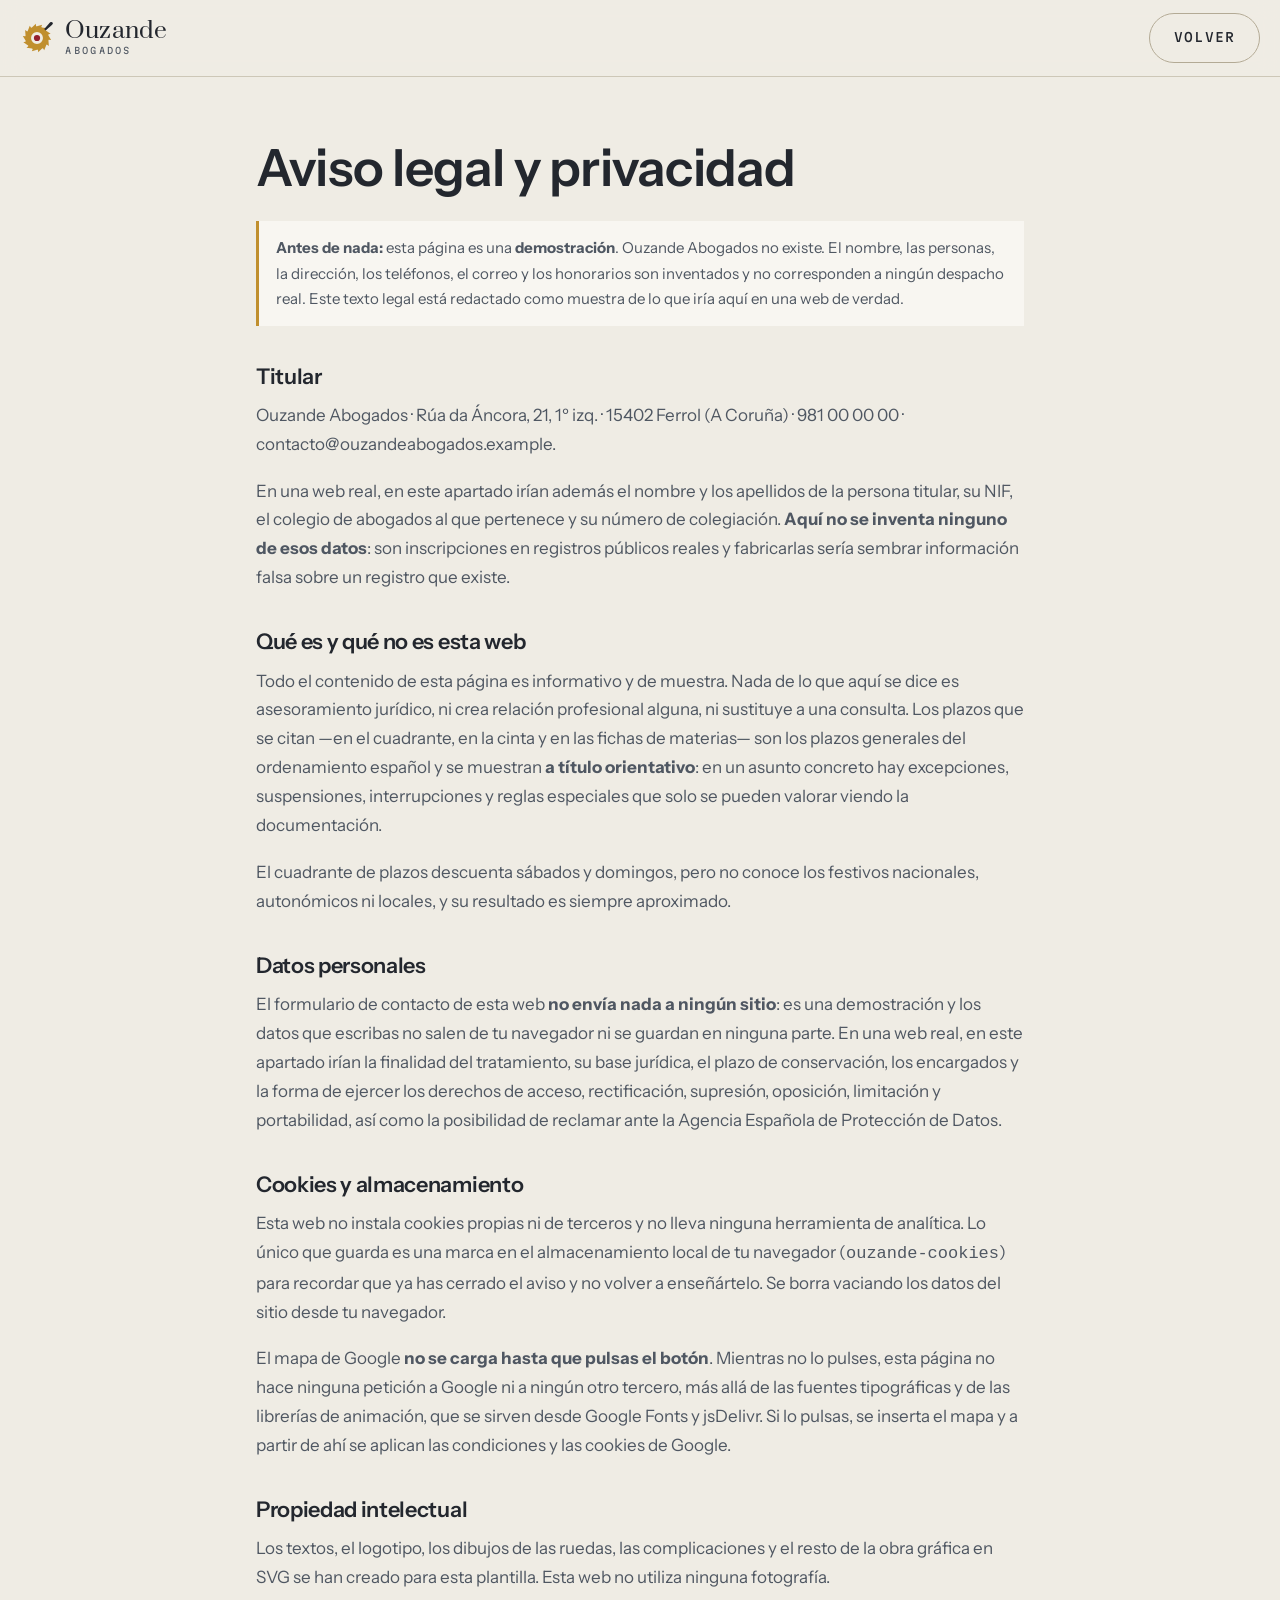
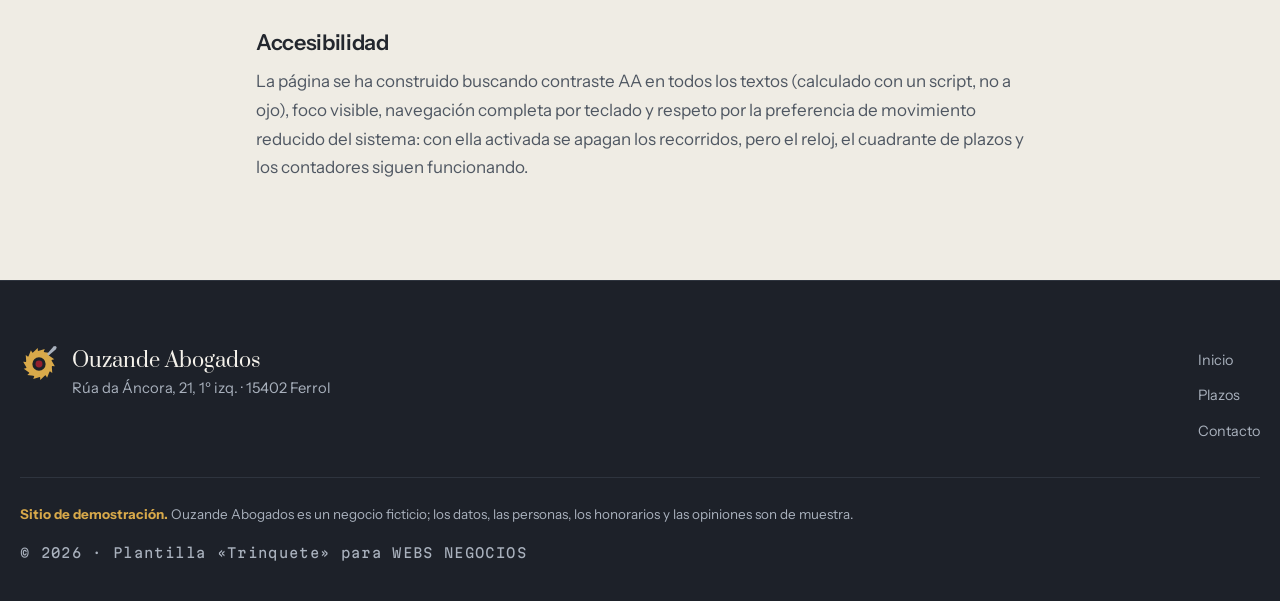
==== legal.html @ 052ba04a "Plantilla «Trinquete»: estructura, mecanismo y cuadrante de plazos Tercera plantilla ficticia del se" ====
<!DOCTYPE html>
<!--
  Sitio de demostración. Ouzande Abogados es un despacho FICTICIO.
-->
<html lang="es">
<head>
<meta charset="UTF-8">
<meta name="viewport" content="width=device-width, initial-scale=1">
<title>Aviso legal y privacidad — Ouzande Abogados</title>
<meta name="description" content="Aviso legal, privacidad y política de cookies de Ouzande Abogados. Sitio de demostración de un despacho ficticio.">
<meta name="robots" content="noindex, nofollow">
<meta name="theme-color" content="#EFECE4">
<link rel="icon" href="favicon.svg" type="image/svg+xml">
<link rel="apple-touch-icon" href="assets/img/logo/icon-180.png">
<link rel="manifest" href="manifest.json">
<link rel="preconnect" href="https://fonts.googleapis.com">
<link rel="preconnect" href="https://fonts.gstatic.com" crossorigin>
<link rel="stylesheet" href="https://fonts.googleapis.com/css2?family=Instrument+Sans:wght@400;500;600;700&family=Martian+Mono:wght@400;500;700&family=Prata&display=swap">
<link rel="stylesheet" href="css/style.css">
</head>
<body>

<a class="salto-contenido" href="#contenido">Saltar al contenido</a>

<header class="cabecera">
  <div class="cabecera-caja">
    <a class="marca" href="index.html" aria-label="Ouzande Abogados, inicio">
      <svg class="marca-icono" viewBox="0 0 48 48" aria-hidden="true">
        <path fill="currentColor" fill-rule="evenodd" d="M24.00 7.40L31.27 5.15L29.97 8.51L31.20 9.04L38.73 10.17L36.10 12.64L36.98 13.65L43.27 17.93L39.83 19.01L40.18 20.31L43.99 26.89L40.43 26.38L40.18 27.69L40.76 35.28L37.77 33.27L36.98 34.35L34.20 41.43L32.39 38.33L31.20 38.96L25.63 44.13L25.34 40.55L24.00 40.60L16.73 42.85L18.03 39.49L16.80 38.96L9.27 37.83L11.90 35.36L11.02 34.35L4.73 30.07L8.17 28.99L7.82 27.69L4.01 21.11L7.57 21.62L7.82 20.31L7.24 12.72L10.23 14.73L11.02 13.65L13.80 6.57L15.61 9.67L16.80 9.04L22.37 3.87L22.66 7.45ZM32.4 24A8.4 8.4 0 1 0 15.6 24A8.4 8.4 0 1 0 32.4 24Z"/>
        <path class="marca-uneta" fill="var(--acero)" d="M42.6 1.7 45.8 4.9 36.2 13.3 34.2 11.3Z"/>
        <circle class="marca-uneta" fill="var(--acero)" cx="44.2" cy="3.3" r="2"/>
        <circle cx="24" cy="24" r="4.4" fill="var(--rubi)"/>
      </svg>
      <span class="marca-texto">
        <span class="marca-nombre">Ouzande</span>
        <span class="marca-cola">Abogados</span>
      </span>
    </a>
    <a class="boton boton-hueco" href="index.html">Volver</a>
  </div>
</header>

<main id="contenido" class="pagina">
  <div class="container pagina-caja">
    <h1>Aviso legal y privacidad</h1>

    <p class="cuadrante-explica" style="margin-bottom:2rem">
      <strong>Antes de nada:</strong> esta página es una <strong>demostración</strong>.
      Ouzande Abogados no existe. El nombre, las personas, la dirección, los
      teléfonos, el correo y los honorarios son inventados y no corresponden a
      ningún despacho real. Este texto legal está redactado como muestra de lo
      que iría aquí en una web de verdad.
    </p>

    <h2>Titular</h2>
    <p>
      Ouzande Abogados · Rúa da Áncora, 21, 1º izq. · 15402 Ferrol (A Coruña) ·
      981 00 00 00 · contacto@ouzandeabogados.example.
    </p>
    <p>
      En una web real, en este apartado irían además el nombre y los apellidos
      de la persona titular, su NIF, el colegio de abogados al que pertenece y
      su número de colegiación. <strong>Aquí no se inventa ninguno de esos
      datos</strong>: son inscripciones en registros públicos reales y
      fabricarlas sería sembrar información falsa sobre un registro que existe.
    </p>

    <h2>Qué es y qué no es esta web</h2>
    <p>
      Todo el contenido de esta página es informativo y de muestra. Nada de lo
      que aquí se dice es asesoramiento jurídico, ni crea relación profesional
      alguna, ni sustituye a una consulta. Los plazos que se citan —en el
      cuadrante, en la cinta y en las fichas de materias— son los plazos
      generales del ordenamiento español y se muestran <strong>a título
      orientativo</strong>: en un asunto concreto hay excepciones,
      suspensiones, interrupciones y reglas especiales que solo se pueden
      valorar viendo la documentación.
    </p>
    <p>
      El cuadrante de plazos descuenta sábados y domingos, pero no conoce los
      festivos nacionales, autonómicos ni locales, y su resultado es siempre
      aproximado.
    </p>

    <h2>Datos personales</h2>
    <p>
      El formulario de contacto de esta web <strong>no envía nada a ningún
      sitio</strong>: es una demostración y los datos que escribas no salen de
      tu navegador ni se guardan en ninguna parte. En una web real, en este
      apartado irían la finalidad del tratamiento, su base jurídica, el plazo
      de conservación, los encargados y la forma de ejercer los derechos de
      acceso, rectificación, supresión, oposición, limitación y portabilidad,
      así como la posibilidad de reclamar ante la Agencia Española de
      Protección de Datos.
    </p>

    <h2>Cookies y almacenamiento</h2>
    <p>
      Esta web no instala cookies propias ni de terceros y no lleva ninguna
      herramienta de analítica. Lo único que guarda es una marca en el
      almacenamiento local de tu navegador (<code>ouzande-cookies</code>) para
      recordar que ya has cerrado el aviso y no volver a enseñártelo. Se borra
      vaciando los datos del sitio desde tu navegador.
    </p>
    <p>
      El mapa de Google <strong>no se carga hasta que pulsas el botón</strong>.
      Mientras no lo pulses, esta página no hace ninguna petición a Google ni
      a ningún otro tercero, más allá de las fuentes tipográficas y de las
      librerías de animación, que se sirven desde Google Fonts y jsDelivr. Si
      lo pulsas, se inserta el mapa y a partir de ahí se aplican las
      condiciones y las cookies de Google.
    </p>

    <h2>Propiedad intelectual</h2>
    <p>
      Los textos, el logotipo, los dibujos de las ruedas, las complicaciones y
      el resto de la obra gráfica en SVG se han creado para esta plantilla.
      Esta web no utiliza ninguna fotografía.
    </p>

    <h2>Accesibilidad</h2>
    <p>
      La página se ha construido buscando contraste AA en todos los textos
      (calculado con un script, no a ojo), foco visible, navegación completa
      por teclado y respeto por la preferencia de movimiento reducido del
      sistema: con ella activada se apagan los recorridos, pero el reloj, el
      cuadrante de plazos y los contadores siguen funcionando.
    </p>
  </div>
</main>

<footer class="pie">
  <div class="container pie-caja">
    <div class="pie-marca">
      <svg class="marca-icono" viewBox="0 0 48 48" aria-hidden="true">
        <path fill="currentColor" fill-rule="evenodd" d="M24.00 7.40L31.27 5.15L29.97 8.51L31.20 9.04L38.73 10.17L36.10 12.64L36.98 13.65L43.27 17.93L39.83 19.01L40.18 20.31L43.99 26.89L40.43 26.38L40.18 27.69L40.76 35.28L37.77 33.27L36.98 34.35L34.20 41.43L32.39 38.33L31.20 38.96L25.63 44.13L25.34 40.55L24.00 40.60L16.73 42.85L18.03 39.49L16.80 38.96L9.27 37.83L11.90 35.36L11.02 34.35L4.73 30.07L8.17 28.99L7.82 27.69L4.01 21.11L7.57 21.62L7.82 20.31L7.24 12.72L10.23 14.73L11.02 13.65L13.80 6.57L15.61 9.67L16.80 9.04L22.37 3.87L22.66 7.45ZM32.4 24A8.4 8.4 0 1 0 15.6 24A8.4 8.4 0 1 0 32.4 24Z"/>
        <path class="marca-uneta" fill="var(--acero)" d="M42.6 1.7 45.8 4.9 36.2 13.3 34.2 11.3Z"/>
        <circle class="marca-uneta" fill="var(--acero)" cx="44.2" cy="3.3" r="2"/>
        <circle cx="24" cy="24" r="4.4" fill="var(--rubi)"/>
      </svg>
      <p><strong>Ouzande Abogados</strong><br>Rúa da Áncora, 21, 1º izq. · 15402 Ferrol</p>
    </div>
    <nav class="pie-nav" aria-label="Pie">
      <ul>
        <li><a href="index.html">Inicio</a></li>
        <li><a href="index.html#cuadrante">Plazos</a></li>
        <li><a href="index.html#contacto">Contacto</a></li>
      </ul>
    </nav>
    <div class="pie-avisos">
      <p class="pie-demo">
        <strong>Sitio de demostración.</strong> Ouzande Abogados es un negocio
        ficticio; los datos, las personas, los honorarios y las opiniones son
        de muestra.
      </p>
      <p class="pie-copy">© 2026 · Plantilla «Trinquete» para WEBS NEGOCIOS</p>
    </div>
  </div>
</footer>

</body>
</html>
---- css/style.css ----
/* =========================================================================
   Ouzande Abogados — plantilla «Trinquete»
   La ley como mecanismo: latón, acero y una esfera clara.

   Reglas de la casa:
   · Ningún texto se apaga con `opacity`. Cada nivel tiene su token medido
     con `scripts/contraste.js` (22 parejas, todas ≥ 4,5:1).
   · Hay DOS latones: `--laton` es el de TEXTO (5,3:1 sobre la esfera) y
     `--laton-sup` es el de SUPERFICIE (dientes, arcos, filos). No se
     intercambian.
   · Ningún selector pone `transform` a las manecillas ni a los <g> que
     mueve el JS: escribiría en el atributo y el CSS lo pisaría.
   ========================================================================= */

:root {
  /* La esfera */
  --esfera:     #EFECE4;
  --panel:      #E4E0D5;
  --placa:      #F8F6F1;
  --linea:      #CDC7B7;
  --canto:      #B3AA95;
  --acero:      #23272E;
  --acero-medio:#4F5762;
  --laton:      #7E5A0B;
  --laton-sup:  #C08F2E;
  --rubi:       #94202E;
  --marcador:   #616977;

  /* La caja, vista por el fondo */
  --caja:       #14171C;
  --caja-alta:  #1D2129;
  --caja-linea: #2E343E;
  --hueso:      #F4F1EA;
  --niebla:     #A9B1BD;
  --laton-claro:#D8A94A;

  --fuente-nombre: 'Prata', 'Times New Roman', serif;
  --fuente-cuerpo: 'Instrument Sans', system-ui, -apple-system, sans-serif;
  --fuente-tecnica:'Martian Mono', ui-monospace, 'Courier New', monospace;

  --ancho: min(1240px, 100% - 2.5rem);
  --radio: 2px;
  --cabecera-alto: 76px;
}

/* ---------------------------- Reset y base ---------------------------- */
*, *::before, *::after { box-sizing: border-box; }

html {
  /* Solo el eje X: `overflow: clip` a secas deja la página sin caja de
     scroll vertical si Lenis no llega a cargar. */
  overflow-x: clip;
  -webkit-text-size-adjust: 100%;
}

body {
  margin: 0;
  background: var(--esfera);
  color: var(--acero-medio);
  font-family: var(--fuente-cuerpo);
  font-size: clamp(1rem, .96rem + .2vw, 1.0625rem);
  line-height: 1.7;
  overflow-x: clip;
  -webkit-font-smoothing: antialiased;
}

html.bloqueo-scroll, html.bloqueo-scroll body { overflow: hidden; height: 100%; }

/* Hoja de Lenis embebida: sin ella el scroll suave se pelea con el del
   navegador y «va lentísimo». No depende del CDN. */
html.lenis, html.lenis body { height: auto; }
.lenis.lenis-smooth { scroll-behavior: auto !important; }
.lenis.lenis-smooth [data-lenis-prevent] { overscroll-behavior: contain; }
.lenis.lenis-stopped { overflow: clip; }
.lenis.lenis-smooth iframe { pointer-events: none; }

img, svg, canvas { display: block; max-width: 100%; }
img { height: auto; }

h1, h2, h3 { color: var(--acero); line-height: 1.08; margin: 0; font-weight: 600; letter-spacing: -.015em; }
p { margin: 0 0 1.05em; }
ul, ol { margin: 0; padding: 0; list-style: none; }

a { color: var(--acero); text-decoration-color: var(--laton-sup); text-underline-offset: .22em; }
a:hover { color: var(--laton); }

:focus-visible { outline: 2px solid var(--laton); outline-offset: 3px; border-radius: 2px; }

.sr {
  position: absolute; width: 1px; height: 1px; padding: 0; margin: -1px;
  overflow: hidden; clip: rect(0 0 0 0); white-space: nowrap; border: 0;
}

.salto-contenido {
  position: fixed; top: -100px; left: 1rem; z-index: 999;
  background: var(--acero); color: var(--esfera); padding: .7rem 1.1rem;
  font-weight: 600; border-radius: var(--radio); transition: top .2s;
}
.salto-contenido:focus { top: 1rem; color: var(--esfera); }

.container { width: var(--ancho); margin-inline: auto; }
.sprite-oculto { position: absolute; width: 0; height: 0; overflow: hidden; }

section[id] { scroll-margin-top: calc(var(--cabecera-alto) + 14px); }

/* ---------------------------- Tipos base ---------------------------- */
.etiqueta {
  font-family: var(--fuente-tecnica);
  font-size: .68rem; font-weight: 500; letter-spacing: .2em;
  text-transform: uppercase; color: var(--laton); margin: 0 0 1.1rem;
}
.etiqueta-clara { color: var(--laton-claro); }

.cifra, .tabla-precio, .dial-num {
  font-family: var(--fuente-tecnica);
  font-variant-numeric: tabular-nums;
}

.seccion-cabeza { max-width: 44rem; margin: 0 0 clamp(2.6rem, 5vw, 4.2rem); }
.seccion-cabeza-ancha { max-width: 52rem; }
.seccion-cabeza h2 { font-size: clamp(2.1rem, 1.3rem + 3.4vw, 3.9rem); }
.seccion-entrada { margin-top: 1.4rem; font-size: 1.06em; }

section { padding: clamp(4.5rem, 8vw, 8rem) 0; }

/* Char-reveal: la palabra entera es inline-block + nowrap, o parte en
   «se / mana». El estado oculto lo pone GSAP, no el CSS. */
.palabra { display: inline-block; overflow: hidden; white-space: nowrap; vertical-align: bottom; }
.palabra-inner { display: inline-block; will-change: transform; }

/* ------------------------------ Botones ------------------------------ */
.boton {
  display: inline-flex; align-items: center; justify-content: center;
  gap: .5rem; padding: .82rem 1.5rem;
  font-family: var(--fuente-tecnica);
  font-size: .78rem; font-weight: 500; letter-spacing: .09em;
  text-transform: uppercase; text-decoration: none;
  border-radius: 999px; border: 1.4px solid transparent;
  cursor: pointer; transition: background .25s, color .25s, border-color .25s;
}
.boton-solido { background: var(--acero); color: var(--esfera); }
.boton-solido:hover { background: var(--laton); color: var(--esfera); }
.boton-hueco { background: transparent; color: var(--acero); border-color: var(--canto); }
.boton-hueco:hover { border-color: var(--laton); color: var(--laton); }
.boton-magnetico { will-change: transform; }

/* ------------------------------ Cortina ------------------------------
   Dos medias platinas con los cantos dentados. Sin JS no se muestra
   siquiera: si se mostrase y el JS no llegara, taparía la página. */
.cortina { display: none; }
html.js-si .cortina {
  display: block; position: fixed; inset: 0; z-index: 1000;
  pointer-events: none;
}
/* La retirada TIENE que ganar a la regla que la muestra: sin repetir aquí
   el html.js-si, el selector de arriba (0,2,1) pisa a .cortina.oculta
   (0,2,0) y la cortina se queda en el DOM tapando la página cuando no hay
   GSAP que la aparte con un transform. Se ve solo en la pasada sin CDN. */
html.js-si .cortina.oculta { display: none; }

.cortina-mitad {
  position: absolute; left: 0; width: 100%; height: 52%;
  background: var(--caja);
  display: grid; place-items: center;
}
.cortina-arriba {
  top: 0;
  /* Dientes en el canto inferior. El JS reescribe el polígono con el
     número exacto de dientes; esto es el estado de partida. */
  clip-path: polygon(0 0, 100% 0, 100% 88%, 96.875% 100%, 93.75% 88%, 90.625% 100%, 87.5% 88%, 84.375% 100%, 81.25% 88%, 78.125% 100%, 75% 88%, 71.875% 100%, 68.75% 88%, 65.625% 100%, 62.5% 88%, 59.375% 100%, 56.25% 88%, 53.125% 100%, 50% 88%, 46.875% 100%, 43.75% 88%, 40.625% 100%, 37.5% 88%, 34.375% 100%, 31.25% 88%, 28.125% 100%, 25% 88%, 21.875% 100%, 18.75% 88%, 15.625% 100%, 12.5% 88%, 9.375% 100%, 6.25% 88%, 3.125% 100%, 0 88%);
}
.cortina-abajo {
  bottom: 0;
  clip-path: polygon(0 100%, 100% 100%, 100% 12%, 96.875% 0, 93.75% 12%, 90.625% 0, 87.5% 12%, 84.375% 0, 81.25% 12%, 78.125% 0, 75% 12%, 71.875% 0, 68.75% 12%, 65.625% 0, 62.5% 12%, 59.375% 0, 56.25% 12%, 53.125% 0, 50% 12%, 46.875% 0, 43.75% 12%, 40.625% 0, 37.5% 12%, 34.375% 0, 31.25% 12%, 28.125% 0, 25% 12%, 21.875% 0, 18.75% 12%, 15.625% 0, 12.5% 12%, 9.375% 0, 6.25% 12%, 3.125% 0, 0 12%);
}
.cortina-contenido { text-align: center; padding-bottom: 6%; }
.cortina-abajo .cortina-contenido { padding: 6% 0 0; }
.cortina-dial { width: clamp(84px, 14vw, 132px); height: auto; margin: 0 auto 1.1rem; }
.cortina-marca {
  font-family: var(--fuente-nombre); color: var(--hueso);
  font-size: clamp(2.4rem, 7vw, 4.4rem); margin: 0; line-height: 1;
}
.cortina-pie {
  font-family: var(--fuente-tecnica); color: var(--laton-claro);
  font-size: clamp(.62rem, 1.6vw, .78rem); letter-spacing: .34em;
  text-transform: uppercase; margin: 0;
}

/* ------------------------------- Cursor ------------------------------- */
.cursor { display: none; }
html.cursor-activo .cursor {
  display: block; position: fixed; top: 0; left: 0; z-index: 900;
  width: 40px; height: 40px; margin: -20px 0 0 -20px;
  pointer-events: none; color: var(--laton);
  transition: color .2s;
}
html.cursor-activo .cursor svg { width: 100%; height: 100%; transition: transform .3s cubic-bezier(.2,.8,.2,1); }
html.cursor-activo .cursor.cursor-enlace svg { transform: scale(1.45); }
html.cursor-activo .cursor.cursor-enlace { color: var(--rubi); }
html.cursor-activo, html.cursor-activo a, html.cursor-activo button { cursor: none; }

/* ------------------------------ Cabecera ------------------------------ */
.cabecera {
  position: fixed; top: 0; left: 0; right: 0; z-index: 800;
  background: color-mix(in srgb, var(--esfera) 88%, transparent);
  backdrop-filter: blur(10px);
  border-bottom: 1px solid var(--linea);
}
.cabecera-caja {
  width: var(--ancho); margin-inline: auto;
  height: var(--cabecera-alto);
  display: flex; align-items: center; gap: clamp(.8rem, 2vw, 2rem);
}
.marca { display: flex; align-items: center; gap: .7rem; text-decoration: none; color: var(--acero); margin-right: auto; }
.marca-icono { width: 34px; height: 34px; color: var(--laton-sup); flex: 0 0 auto; }
/* La uñeta es de acero y el acero desaparece sobre la caja oscura. */
.pie-marca .marca-uneta { fill: var(--niebla); }
.marca-texto { display: flex; flex-direction: column; line-height: 1; }
.marca-nombre { font-family: var(--fuente-nombre); font-size: 1.42rem; letter-spacing: .005em; }
.marca-cola {
  font-family: var(--fuente-tecnica); font-size: .56rem; letter-spacing: .26em;
  text-transform: uppercase; color: var(--acero-medio); margin-top: .22rem;
}

.nav ul { display: flex; gap: clamp(.9rem, 1.8vw, 1.9rem); }
.nav a {
  font-family: var(--fuente-tecnica); font-size: .7rem; letter-spacing: .12em;
  text-transform: uppercase; text-decoration: none; color: var(--acero-medio);
  padding: .4rem 0; border-bottom: 1.5px solid transparent;
}
.nav a:hover { color: var(--acero); border-bottom-color: var(--laton-sup); }

.avance { display: flex; align-items: center; gap: .5rem; flex: 0 0 auto; }
.avance svg { width: 34px; height: 34px; }
.avance-cifra {
  font-family: var(--fuente-tecnica); font-size: .66rem; font-variant-numeric: tabular-nums;
  color: var(--acero-medio); min-width: 3.1em;
}
.cabecera-cta { padding: .62rem 1.15rem; font-size: .68rem; }

.menu-boton {
  display: none; position: relative; z-index: 2;
  width: 44px; height: 44px; padding: 0;
  background: transparent; border: 1.4px solid var(--canto); border-radius: 999px;
  cursor: pointer;
}
.menu-barra {
  display: block; width: 17px; height: 1.6px; margin: 0 auto;
  background: var(--acero); transition: transform .3s, opacity .2s;
}
.menu-barra + .menu-barra { margin-top: 5px; }
.menu-boton[aria-expanded="true"] .menu-barra:first-of-type { transform: translateY(3.3px) rotate(45deg); }
.menu-boton[aria-expanded="true"] .menu-barra:last-of-type { transform: translateY(-3.3px) rotate(-45deg); }

/* El botón queda POR ENCIMA de la cortina del menú: si no, abre pero no
   cierra (trampa ya pagada). */
.menu-movil {
  position: fixed; inset: 0; z-index: 790;
  background: var(--caja); color: var(--hueso);
  display: flex; flex-direction: column; justify-content: center; gap: 2rem;
  padding: 6rem 2rem 3rem;
  opacity: 0; visibility: hidden; transform: translateY(-2%);
  transition: opacity .35s, transform .45s cubic-bezier(.2,.8,.2,1), visibility .35s;
}
.menu-movil.abierto { opacity: 1; visibility: visible; transform: none; }
.menu-movil ul { display: flex; flex-direction: column; gap: .35rem; }
.menu-movil a {
  font-family: var(--fuente-nombre); font-size: clamp(1.9rem, 8vw, 2.6rem);
  color: var(--hueso); text-decoration: none; display: block; padding: .2rem 0;
  border-bottom: 1px solid var(--caja-linea);
}
.menu-movil a:hover { color: var(--laton-claro); }
.menu-pie {
  font-family: var(--fuente-tecnica); font-size: .68rem; letter-spacing: .1em;
  color: var(--niebla); margin: 0;
}

/* ------------------------------- Portada ------------------------------- */
.hero {
  position: relative;
  padding: calc(var(--cabecera-alto) + clamp(2rem, 5vw, 4.5rem)) 0 clamp(4rem, 7vw, 6.5rem);
  min-height: 100svh;
  display: flex; flex-direction: column; justify-content: center;
  background:
    radial-gradient(1100px 620px at 78% 42%, color-mix(in srgb, var(--laton-sup) 13%, transparent), transparent 62%),
    var(--esfera);
  overflow: hidden;
}
.hero-caja {
  display: grid; grid-template-columns: minmax(0, 1.02fr) minmax(0, 1fr);
  gap: clamp(2rem, 4vw, 4rem); align-items: center;
}
.hero-titular {
  font-size: clamp(2.5rem, 1.1rem + 5.6vw, 5.6rem);
  font-weight: 600; letter-spacing: -.028em; margin-bottom: 1.6rem;
}
.hero-entrada { max-width: 34rem; font-size: 1.07em; }
.hero-acciones { display: flex; flex-wrap: wrap; gap: .8rem; margin: 2rem 0 2.6rem; }

.hero-datos {
  display: grid; grid-template-columns: repeat(3, minmax(0, 1fr));
  gap: 1px; margin: 0; background: var(--linea);
  border: 1px solid var(--linea);
}
.hero-datos > div { background: var(--esfera); padding: 1rem 1.05rem; }
.hero-datos dt {
  font-family: var(--fuente-tecnica); font-size: .6rem; letter-spacing: .13em;
  text-transform: uppercase; color: var(--acero-medio); margin-bottom: .45rem;
}
.hero-datos dd {
  margin: 0; font-family: var(--fuente-tecnica); font-size: .78rem;
  color: var(--acero); line-height: 1.35;
}
.hero-datos .cifra { display: block; font-size: 1.85rem; font-weight: 700; color: var(--laton); line-height: 1; margin-bottom: .18rem; }

.hero-mecanismo { margin: 0; width: 100%; }
/* El reloj es quien tiene la caja cuadrada y las capas absolutas; la lectura
   de la hora vive fuera, o en móvil se le monta encima. */
.hero-reloj { position: relative; aspect-ratio: 1; width: 100%; }
.hero-canvas, .hero-esfera { position: absolute; inset: 0; width: 100%; height: 100%; }
.hero-esfera { pointer-events: none; }
.esfera-firma { font-family: var(--fuente-nombre); font-size: 34px; fill: var(--acero); }
/* El grabado va sobre el mecanismo: halo del color del fondo con
   paint-order en vez de un plato opaco que taparía las ruedas. */
.esfera-firma, .esfera-sello, .esfera-pie {
  paint-order: stroke fill; stroke: var(--esfera); stroke-linejoin: round;
}
.esfera-firma { stroke-width: 7px; }
.esfera-sello, .esfera-pie { stroke-width: 4.5px; }
.esfera-sello, .esfera-pie {
  font-family: var(--fuente-tecnica); font-size: 10px; letter-spacing: .34em;
  fill: var(--acero-medio);
}
.esfera-pie { font-size: 9px; letter-spacing: .28em; }

.hero-hora {
  display: flex; flex-direction: column; align-items: center; gap: .1rem;
  margin-top: .9rem; text-align: center; white-space: nowrap;
}
.hero-hora-dato {
  font-family: var(--fuente-tecnica); font-size: 1.05rem; font-weight: 500;
  font-variant-numeric: tabular-nums; color: var(--acero); letter-spacing: .06em;
}
.hero-hora-nota {
  font-family: var(--fuente-tecnica); font-size: .58rem; letter-spacing: .16em;
  text-transform: uppercase; color: var(--acero-medio);
}

.hero-scroll {
  position: absolute; left: 50%; bottom: 1.1rem; transform: translateX(-50%);
  margin: 0; font-family: var(--fuente-tecnica); font-size: .58rem;
  letter-spacing: .22em; text-transform: uppercase; color: var(--acero-medio);
}
.hero-scroll span { position: relative; padding-left: 1.6rem; }
.hero-scroll span::before {
  content: ""; position: absolute; left: 0; top: 50%; width: 1rem; height: 1px;
  background: var(--laton-sup);
}

/* ----------------------------- Cuadrante ----------------------------- */
.cuadrante { background: var(--panel); border-block: 1px solid var(--linea); }
.cuadrante-caja {
  display: grid; grid-template-columns: minmax(0, 1fr) minmax(0, 1.05fr);
  gap: clamp(1.6rem, 3.5vw, 3.4rem); align-items: start;
}
.cuadrante-mandos { display: flex; flex-direction: column; gap: 1.3rem; }

.campo { display: flex; flex-direction: column; gap: .45rem; }
.campo label {
  font-family: var(--fuente-tecnica); font-size: .66rem; letter-spacing: .13em;
  text-transform: uppercase; color: var(--acero);
}
.campo-nota { text-transform: none; letter-spacing: .02em; color: var(--acero-medio); }
.campo input, .campo select, .campo textarea {
  font-family: var(--fuente-cuerpo); font-size: 1rem; color: var(--acero);
  background: var(--placa); border: 1.4px solid var(--canto);
  border-radius: var(--radio); padding: .78rem .9rem; width: 100%;
}
.campo select { font-family: var(--fuente-cuerpo); appearance: none;
  background-image: linear-gradient(45deg, transparent 50%, var(--acero) 50%), linear-gradient(135deg, var(--acero) 50%, transparent 50%);
  background-position: calc(100% - 20px) calc(50% + 2px), calc(100% - 14px) calc(50% + 2px);
  background-size: 6px 6px, 6px 6px; background-repeat: no-repeat; padding-right: 2.6rem;
}
.campo input::placeholder, .campo textarea::placeholder { color: var(--marcador); }
.campo textarea { resize: vertical; }

.cuadrante-explica {
  margin: 0; padding: .9rem 1.05rem;
  background: var(--placa); border-left: 3px solid var(--laton-sup);
  font-size: .94rem; color: var(--acero-medio); min-height: 4.2rem;
}
.cuadrante-aviso p {
  margin: 0; font-size: .84rem; line-height: 1.6; color: var(--acero-medio);
  padding-top: .9rem; border-top: 1px solid var(--canto);
}
.cuadrante-aviso strong { color: var(--acero); }

.cuadrante-lectura { display: flex; flex-direction: column; gap: 1.5rem; align-items: center; }
.cuadrante-dial { margin: 0; width: min(100%, 340px); }
.cuadrante-dial svg { width: 100%; height: auto; }
.dial-num {
  font-family: var(--fuente-tecnica); font-size: 40px; font-weight: 700;
  fill: var(--acero); font-variant-numeric: tabular-nums;
}
.dial-unidad {
  font-family: var(--fuente-tecnica); font-size: 10px; letter-spacing: .18em;
  text-transform: uppercase; fill: var(--acero-medio);
}
.cuadrante-dial.apura #dial-arco { stroke: var(--rubi); }
.cuadrante-dial.apura .dial-num { fill: var(--rubi); }
.cuadrante-dial.vencido #dial-arco { stroke: var(--rubi); }
.cuadrante-dial.vencido .dial-num { fill: var(--rubi); font-size: 30px; }

.cuadrante-salida { width: min(100%, 420px); border-top: 1px solid var(--canto); }
.salida-linea {
  display: flex; justify-content: space-between; gap: 1rem; align-items: baseline;
  margin: 0; padding: .62rem 0; border-bottom: 1px solid var(--linea);
}
.salida-clave {
  font-family: var(--fuente-tecnica); font-size: .62rem; letter-spacing: .14em;
  text-transform: uppercase; color: var(--acero-medio);
}
.salida-valor {
  font-family: var(--fuente-tecnica); font-size: .86rem; color: var(--acero);
  text-align: right; font-variant-numeric: tabular-nums;
}
.salida-valor.malo { color: var(--rubi); }
.cuadrante-cta { align-self: stretch; }

/* --------------------------- Tren de rodaje --------------------------- */
.rodaje { background: var(--caja); color: var(--niebla); padding: 0; }
.rodaje-pin { padding: clamp(4.5rem, 8vw, 7rem) 0 clamp(3rem, 5vw, 4.5rem); }
.rodaje-cabeza {
  display: grid; grid-template-columns: minmax(0, 1.3fr) minmax(0, 1fr);
  gap: clamp(1.4rem, 3vw, 3rem); align-items: end;
  margin-bottom: clamp(2.2rem, 4vw, 3.4rem);
}
.rodaje-titular { color: var(--hueso); font-size: clamp(2rem, 1.2rem + 3.2vw, 3.6rem); }
.rodaje-entrada { margin: 0; color: var(--niebla); }

.rodaje-pista {
  display: flex; gap: 1.4rem;
  width: var(--ancho); margin-inline: auto;
  overflow-x: auto; scroll-snap-type: x mandatory;
  padding-bottom: .6rem;
  scrollbar-width: thin;
}
.rodaje-pin.pin-activo .rodaje-pista {
  overflow: visible; width: auto; margin-left: max((100vw - min(1240px, 100vw - 2.5rem)) / 2, 1.25rem);
  scroll-snap-type: none;
}
.rueda {
  flex: 0 0 min(84vw, 380px); scroll-snap-align: start;
  background: var(--caja-alta); border: 1px solid var(--caja-linea);
  border-radius: var(--radio); padding: 1.6rem 1.5rem 1.7rem;
  display: flex; flex-direction: column;
}
.rueda-cabeza { display: flex; align-items: center; justify-content: space-between; margin-bottom: 1.1rem; }
.rueda-num {
  font-family: var(--fuente-tecnica); font-size: .72rem; font-weight: 700;
  letter-spacing: .16em; color: var(--laton-claro);
}
.rueda-svg { width: 62px; height: 62px; }
.rueda h3 { color: var(--hueso); font-size: 1.55rem; margin-bottom: .2rem; }
.rueda-nombre {
  font-family: var(--fuente-tecnica); font-size: .64rem; letter-spacing: .2em;
  text-transform: uppercase; color: var(--laton-claro); margin-bottom: 1rem;
}
.rueda-texto { color: var(--niebla); font-size: .96rem; margin-bottom: 1.2rem; flex: 1; }
.rueda-dato {
  margin: 0; padding-top: .85rem; border-top: 1px solid var(--caja-linea);
  font-family: var(--fuente-tecnica); font-size: .68rem; letter-spacing: .06em;
  color: var(--niebla);
}
.rueda-dato span { color: var(--hueso); font-weight: 700; }

.rodaje-pie { display: flex; align-items: center; gap: 1.2rem; margin-top: clamp(1.6rem, 3vw, 2.4rem); }
.rodaje-barra { flex: 1; height: 2px; background: var(--caja-linea); }
.rodaje-barra span { display: block; height: 100%; width: 0; background: var(--laton-claro); transition: width .12s linear; }
.rodaje-nota {
  margin: 0; font-family: var(--fuente-tecnica); font-size: .6rem;
  letter-spacing: .16em; text-transform: uppercase; color: var(--niebla);
  white-space: nowrap;
}

/* ------------------------------- Cinta ------------------------------- */
.cinta {
  background: var(--laton-sup); color: var(--acero);
  padding: .95rem 0; overflow: hidden; border-block: 1px solid var(--laton);
}
.cinta-pista { display: flex; width: max-content; will-change: transform; }
.cinta-grupo { display: flex; align-items: center; gap: 1.6rem; padding-right: 1.6rem; }
.cinta-grupo span {
  font-family: var(--fuente-tecnica); font-size: .72rem; letter-spacing: .05em;
  white-space: nowrap; color: var(--acero);
}
.cinta-grupo b { font-weight: 700; }
.cinta-grupo i { font-style: normal; color: var(--acero); opacity: .55; }

/* ------------------------------ Materias ------------------------------ */
/* Sticky-stack: el <li> es el sticky y el recorrido lo da su margin-bottom.
   `min-height` en el <li> + tarjeta sticky dentro = tarjetas fantasma. */
.pila { display: block; }
.pila-item {
  position: sticky; top: calc(var(--cabecera-alto) + 1.4rem);
  margin-bottom: clamp(2rem, 6vw, 5rem);
}
.pila-item:last-child { margin-bottom: 0; }

.tarjeta {
  display: grid; grid-template-columns: minmax(0, 1.5fr) minmax(0, 1fr);
  gap: clamp(1.4rem, 3vw, 3rem); align-items: center;
  background: var(--placa); border: 1px solid var(--canto);
  border-radius: var(--radio); padding: clamp(1.5rem, 3vw, 2.8rem);
  box-shadow: 0 18px 40px -34px rgba(35, 39, 46, .55);
  transition: border-color .4s;
}
.pila-item.activa .tarjeta { border-color: var(--laton-sup); }
.tarjeta-num {
  font-family: var(--fuente-tecnica); font-size: .72rem; font-weight: 700;
  letter-spacing: .18em; color: var(--laton); margin-bottom: .6rem;
}
.tarjeta h3 { font-size: clamp(1.8rem, 1.2rem + 1.8vw, 2.7rem); margin-bottom: .8rem; }
.tarjeta-entrada { margin-bottom: 1.3rem; }
.tarjeta-lista { display: flex; flex-direction: column; gap: .48rem; }
.tarjeta-lista li {
  position: relative; padding-left: 1.5rem; font-size: .95rem; color: var(--acero-medio);
}
.tarjeta-lista li::before {
  content: ""; position: absolute; left: 0; top: .62em;
  width: 8px; height: 8px; background: var(--laton-sup);
  clip-path: polygon(50% 0, 100% 50%, 50% 100%, 0 50%);
}
.tarjeta-complicacion { text-align: center; }
.complicacion { width: min(100%, 220px); height: auto; margin: 0 auto 1rem; }
.complicacion-dato {
  margin: 0; font-family: var(--fuente-tecnica); font-size: .68rem;
  line-height: 1.6; color: var(--acero);
}
.complicacion-dato span { display: block; font-size: 2.4rem; font-weight: 700; color: var(--laton); line-height: 1; }
.complicacion-dato em { font-style: normal; color: var(--acero-medio); font-size: .92em; }

/* ------------------------------ Despacho ------------------------------ */
.despacho { background: var(--panel); border-block: 1px solid var(--linea); }
.personas {
  display: grid; grid-template-columns: repeat(auto-fit, minmax(min(100%, 17rem), 1fr));
  gap: clamp(1.4rem, 3vw, 2.4rem);
}
.persona { background: var(--placa); border: 1px solid var(--canto); border-radius: var(--radio); padding: 1.8rem 1.6rem; }
.persona-pieza { margin-bottom: 1.2rem; }
.pieza { width: 86px; height: 86px; }
.persona h3 { font-size: 1.3rem; margin-bottom: .3rem; }
.persona-cargo {
  font-family: var(--fuente-tecnica); font-size: .62rem; letter-spacing: .13em;
  text-transform: uppercase; color: var(--laton); margin-bottom: 1rem;
}
.persona-texto { margin: 0; font-size: .95rem; }

.marcador {
  display: grid; grid-template-columns: repeat(auto-fit, minmax(min(100%, 11rem), 1fr));
  gap: 1px; background: var(--canto); border: 1px solid var(--canto);
  margin-top: clamp(2.2rem, 4vw, 3.4rem);
}
.marcador-dato { background: var(--panel); padding: 1.4rem 1.2rem; }
.marcador-cifra {
  font-family: var(--fuente-tecnica); font-size: clamp(1.9rem, 1.2rem + 1.8vw, 2.6rem);
  font-weight: 700; color: var(--acero); margin: 0 0 .35rem; line-height: 1;
  font-variant-numeric: tabular-nums;
}
.marcador-pie {
  margin: 0; font-family: var(--fuente-tecnica); font-size: .6rem;
  letter-spacing: .1em; line-height: 1.6; color: var(--acero-medio);
}
.marcador-aviso { margin: 1.3rem 0 0; font-size: .88rem; max-width: 46rem; }

/* ----------------------------- Honorarios ----------------------------- */
.tabla-caja { border: 1px solid var(--canto); }
.tabla { width: 100%; border-collapse: collapse; background: var(--placa); }
.tabla th, .tabla td { text-align: left; padding: 1rem 1.2rem; border-bottom: 1px solid var(--linea); vertical-align: top; }
.tabla thead th {
  font-family: var(--fuente-tecnica); font-size: .6rem; letter-spacing: .16em;
  text-transform: uppercase; color: var(--esfera); background: var(--acero);
  font-weight: 500; border-bottom: none;
}
.tabla tbody th { font-weight: 600; color: var(--acero); font-size: 1rem; width: 30%; }
.tabla-precio { font-size: 1.05rem; font-weight: 700; color: var(--laton); white-space: nowrap; width: 18%; }
.tabla tbody td:last-child { font-size: .93rem; }
.tabla tbody tr:last-child th, .tabla tbody tr:last-child td { border-bottom: none; }
.honorarios-aviso { margin: 1.4rem 0 0; font-size: .88rem; max-width: 48rem; }
.honorarios-aviso strong { color: var(--acero); }

/* ----------------------------- Preguntas ----------------------------- */
.preguntas-caja { max-width: 56rem; }
.acordeon { border-top: 1px solid var(--canto); }
.pregunta { border-bottom: 1px solid var(--canto); }
.pregunta summary {
  list-style: none; cursor: pointer; padding: 1.25rem 3rem 1.25rem 0;
  position: relative; color: var(--acero); font-size: 1.1rem; font-weight: 500;
}
.pregunta summary::-webkit-details-marker { display: none; }
.pregunta summary::after {
  content: ""; position: absolute; right: .4rem; top: 50%;
  width: 22px; height: 22px; margin-top: -11px;
  background: var(--laton-sup);
  clip-path: polygon(50% 0, 62% 38%, 100% 50%, 62% 62%, 50% 100%, 38% 62%, 0 50%, 38% 38%);
  transition: transform .35s cubic-bezier(.2,.8,.2,1);
}
.pregunta[open] summary::after { transform: rotate(135deg); }
.pregunta summary:hover { color: var(--laton); }
.pregunta-cuerpo { padding: 0 3rem 1.4rem 0; }
.pregunta-cuerpo p { margin: 0; }

/* ------------------------------ Contacto ------------------------------ */
.contacto { background: var(--caja); color: var(--niebla); }
.contacto h2 { color: var(--hueso); }
.contacto-rejilla {
  display: grid; grid-template-columns: minmax(0, 1fr) minmax(0, 1fr);
  gap: clamp(1.8rem, 4vw, 3.6rem); align-items: start;
}
.formulario { display: flex; flex-direction: column; gap: 1.1rem; }
.contacto .campo label { color: var(--hueso); }
.contacto .campo-nota { color: var(--niebla); }
.contacto .campo input, .contacto .campo textarea {
  background: var(--caja-alta); border-color: var(--caja-linea); color: var(--hueso);
}
.contacto .campo input::placeholder, .contacto .campo textarea::placeholder { color: var(--niebla); }
.campo-check { flex-direction: row; align-items: flex-start; gap: .65rem; }
.campo-check input { width: 18px; height: 18px; flex: 0 0 auto; margin-top: .26rem; accent-color: var(--laton-claro); }
.campo-check label {
  font-family: var(--fuente-cuerpo); font-size: .9rem; text-transform: none;
  letter-spacing: 0; line-height: 1.55; color: var(--niebla);
}
.campo-check a { color: var(--hueso); }
.formulario .boton-solido { background: var(--laton-claro); color: var(--caja); align-self: flex-start; }
.formulario .boton-solido:hover { background: var(--hueso); color: var(--caja); }
.formulario-respuesta { margin: 0; font-size: .9rem; color: var(--laton-claro); min-height: 1.4rem; }

.contacto-datos ul { display: flex; flex-direction: column; border-top: 1px solid var(--caja-linea); }
.contacto-datos li {
  display: grid; grid-template-columns: 9.5rem minmax(0, 1fr); gap: 1rem;
  padding: .95rem 0; border-bottom: 1px solid var(--caja-linea);
}
.dato-clave {
  font-family: var(--fuente-tecnica); font-size: .6rem; letter-spacing: .14em;
  text-transform: uppercase; color: var(--niebla); padding-top: .25rem;
}
.dato-valor { color: var(--hueso); font-size: .98rem; line-height: 1.55; }
.dato-valor a { color: var(--laton-claro); }
.dato-valor em { font-style: normal; color: var(--niebla); font-size: .88em; }

.mapa { margin-top: 1.6rem; }
.mapa .boton-hueco { color: var(--hueso); border-color: var(--caja-linea); }
.mapa .boton-hueco:hover { color: var(--laton-claro); border-color: var(--laton-claro); }
.mapa-nota { margin: .9rem 0 0; font-size: .82rem; color: var(--niebla); }
.mapa iframe { width: 100%; height: 300px; border: 1px solid var(--caja-linea); margin-top: 1rem; }

/* -------------------------------- Pie -------------------------------- */
.pie { background: var(--caja-alta); color: var(--niebla); padding: clamp(2.6rem, 5vw, 4rem) 0 2.4rem; border-top: 1px solid var(--caja-linea); }
.pie-caja { display: grid; grid-template-columns: minmax(0, 1fr) auto; gap: 2rem 3rem; }
.pie-marca { display: flex; gap: .9rem; align-items: flex-start; }
.pie-marca .marca-icono { color: var(--laton-claro); width: 38px; height: 38px; }
.pie-marca p { margin: 0; font-size: .92rem; line-height: 1.6; }
.pie-marca strong { color: var(--hueso); font-family: var(--fuente-nombre); font-weight: 400; font-size: 1.25rem; }
.pie-nav ul { display: flex; flex-direction: column; gap: .4rem; }
.pie-nav a { color: var(--niebla); font-size: .9rem; text-decoration: none; }
.pie-nav a:hover { color: var(--laton-claro); }
.pie-avisos { grid-column: 1 / -1; border-top: 1px solid var(--caja-linea); padding-top: 1.6rem; }
.pie-avisos p { margin: 0 0 .7rem; font-size: .84rem; max-width: 56rem; }
.pie-demo strong { color: var(--laton-claro); }
.pie-copy { font-family: var(--fuente-tecnica); font-size: .62rem; letter-spacing: .1em; margin: 1rem 0 0 !important; }

/* --------------------------- Aviso de cookies --------------------------- */
/* `display:flex` va en :not([hidden]), NUNCA en .cookie-banner a secas:
   si no, gana al atributo y el botón «no hace nada». */
.cookie-banner { display: none; }
.cookie-banner:not([hidden]) {
  display: flex; position: fixed; z-index: 850;
  left: 1rem; right: 1rem; bottom: 1rem;
  max-width: 44rem; margin-inline: auto;
  align-items: center; gap: 1.2rem; flex-wrap: wrap;
  background: var(--placa); border: 1.4px solid var(--acero);
  border-radius: var(--radio); padding: 1.05rem 1.2rem;
  box-shadow: 0 24px 60px -30px rgba(35, 39, 46, .6);
}
.cookie-banner p { margin: 0; flex: 1 1 18rem; font-size: .86rem; color: var(--acero-medio); }

/* ------------------------- Páginas interiores ------------------------- */
.pagina { padding: calc(var(--cabecera-alto) + 4rem) 0 5rem; }
.pagina-caja { max-width: 48rem; }
.pagina h1 { font-size: clamp(2rem, 1.3rem + 2.8vw, 3.2rem); margin-bottom: 1.6rem; }
.pagina h2 { font-size: 1.35rem; margin: 2.4rem 0 .8rem; }
.pagina ul { list-style: disc; padding-left: 1.3rem; margin-bottom: 1.05em; }
.pagina li { margin-bottom: .35rem; }

.error-caja { text-align: center; max-width: 34rem; margin-inline: auto; }
.error-dial { width: min(220px, 60vw); height: auto; margin: 0 auto 2rem; }
.error-cifra { font-family: var(--fuente-tecnica); font-size: 3.4rem; font-weight: 700; color: var(--laton); margin: 0 0 .6rem; }

/* Obra gráfica generada por JS (ruedas, complicaciones, piezas): si el JS
   no llega, el <svg> se queda vacío. Un hueco de 220 px sí sería un fallo
   de entrega, así que se colapsa. El dato que llevan al lado es texto y
   sigue ahí. */
.rueda-svg:empty, .complicacion:empty, .pieza:empty { display: none; }
.persona-pieza:has(.pieza:empty) { display: none; }

/* ------------------------------ Responsive ------------------------------ */
@media (max-width: 1080px) {
  .nav { display: none; }
  .cabecera-cta { display: none; }
  .menu-boton { display: block; }
  .avance { margin-left: auto; }
  .marca { margin-right: 0; }
}

@media (max-width: 960px) {
  .hero-caja { grid-template-columns: 1fr; gap: 3.4rem; }
  .hero-mecanismo { order: -1; width: min(100%, 420px); margin-inline: auto; }
  .hero-titular { text-align: left; }
  .cuadrante-caja { grid-template-columns: 1fr; }
  .tarjeta { grid-template-columns: 1fr; }
  .tarjeta-complicacion { display: flex; align-items: center; gap: 1.4rem; text-align: left; border-top: 1px solid var(--linea); padding-top: 1.4rem; }
  .complicacion { width: 120px; margin: 0; flex: 0 0 auto; }
  .complicacion-dato span { font-size: 1.9rem; }
  .rodaje-cabeza { grid-template-columns: 1fr; align-items: start; }
  .contacto-rejilla { grid-template-columns: 1fr; }
  .pie-caja { grid-template-columns: 1fr; }
}

@media (max-width: 720px) {
  :root { --cabecera-alto: 66px; }
  .hero-datos { grid-template-columns: 1fr; }
  .marca-nombre { font-size: 1.24rem; }
  .avance-cifra { display: none; }
  .tabla thead { display: none; }
  .tabla, .tabla tbody, .tabla tr, .tabla th, .tabla td { display: block; width: auto; }
  .tabla tr { border-bottom: 1px solid var(--canto); padding: .4rem 0; }
  .tabla tbody tr:last-child { border-bottom: none; }
  .tabla th, .tabla td { border-bottom: none; padding: .35rem 1.1rem; }
  .tabla tbody th { padding-top: 1rem; }
  .tabla tbody td:last-child { padding-bottom: 1rem; }
  .contacto-datos li { grid-template-columns: 1fr; gap: .25rem; }
  .pregunta summary { font-size: 1rem; padding-right: 2.6rem; }
  .pregunta-cuerpo { padding-right: 0; }
}

/* Movimiento reducido: se apaga el MOVIMIENTO, no el CONTENIDO. El
   cuadrante, el reloj, la ficha activa y los contadores siguen cambiando;
   lo que se quita son las transiciones y los recorridos. */
@media (prefers-reduced-motion: reduce) {
  *, *::before, *::after {
    animation-duration: .001ms !important; animation-iteration-count: 1 !important;
    transition-duration: .001ms !important;
  }
  .pila-item { position: static; margin-bottom: 2rem; }
}
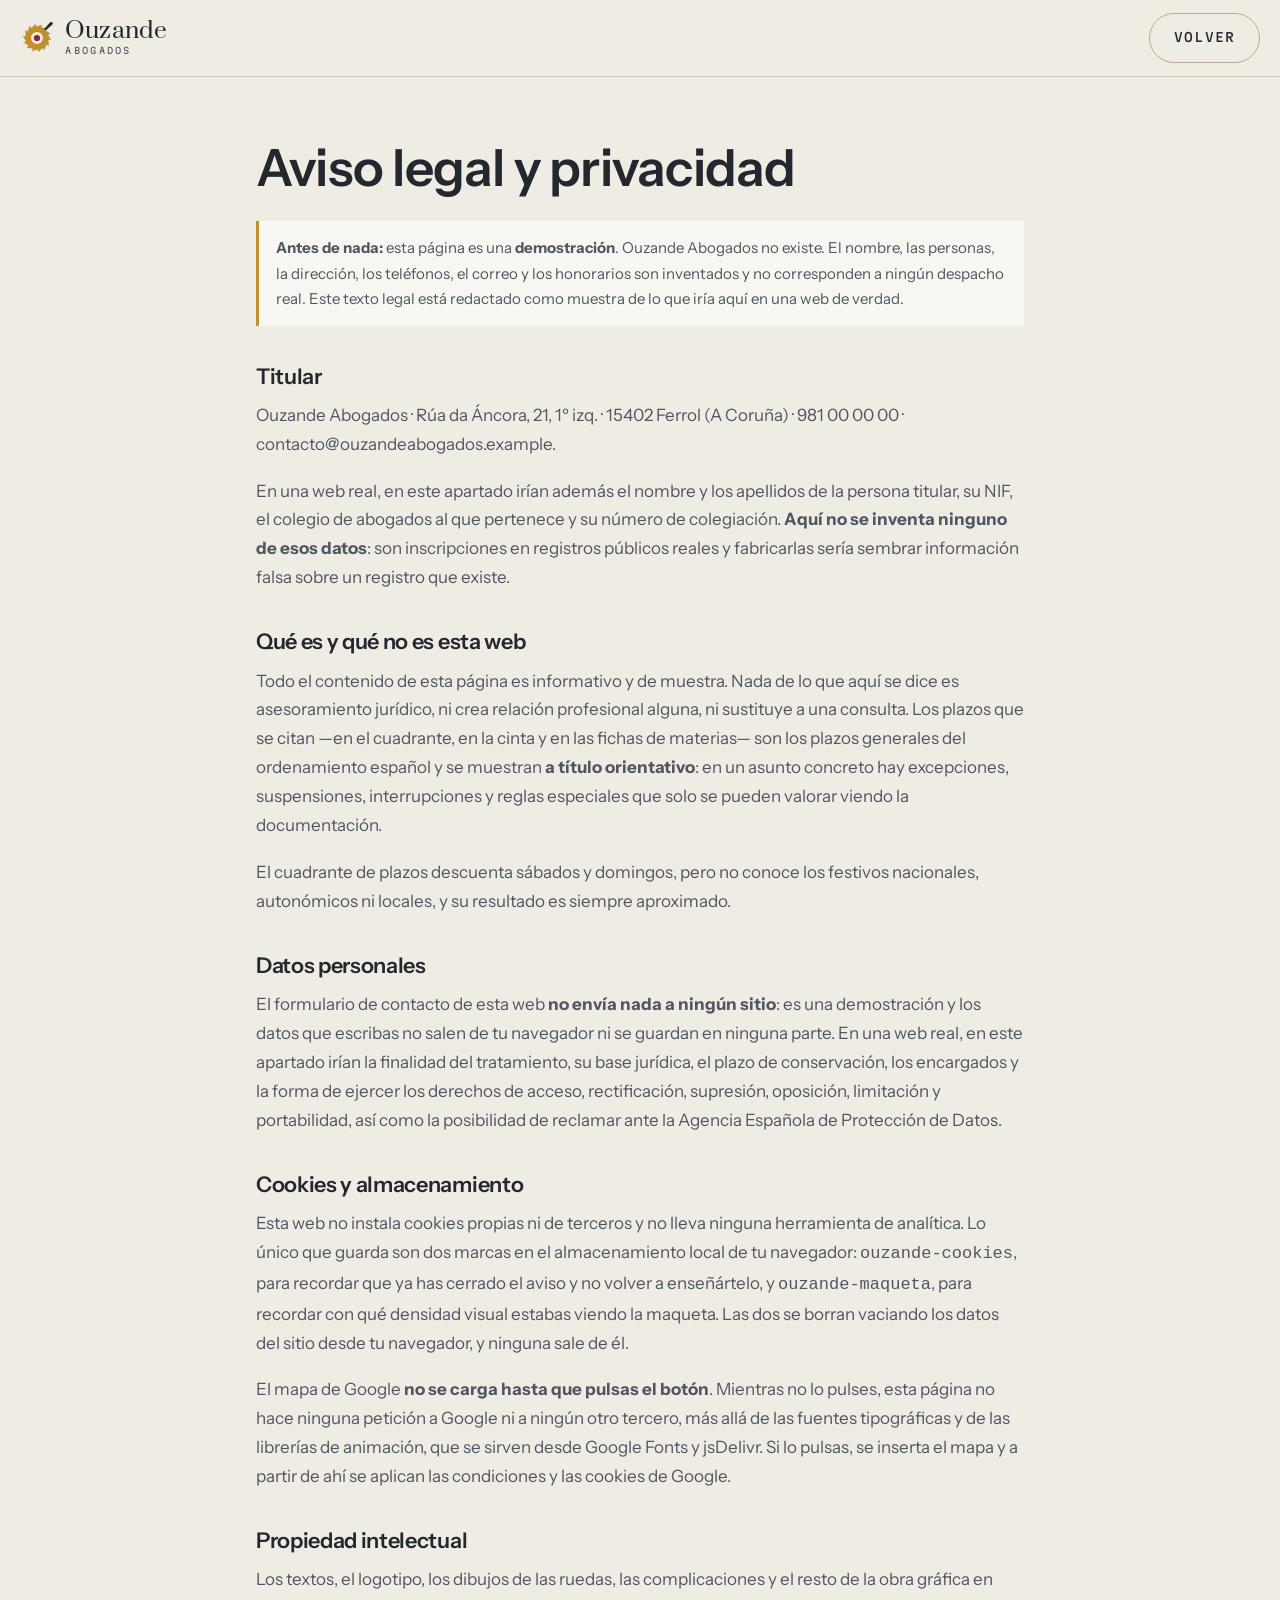
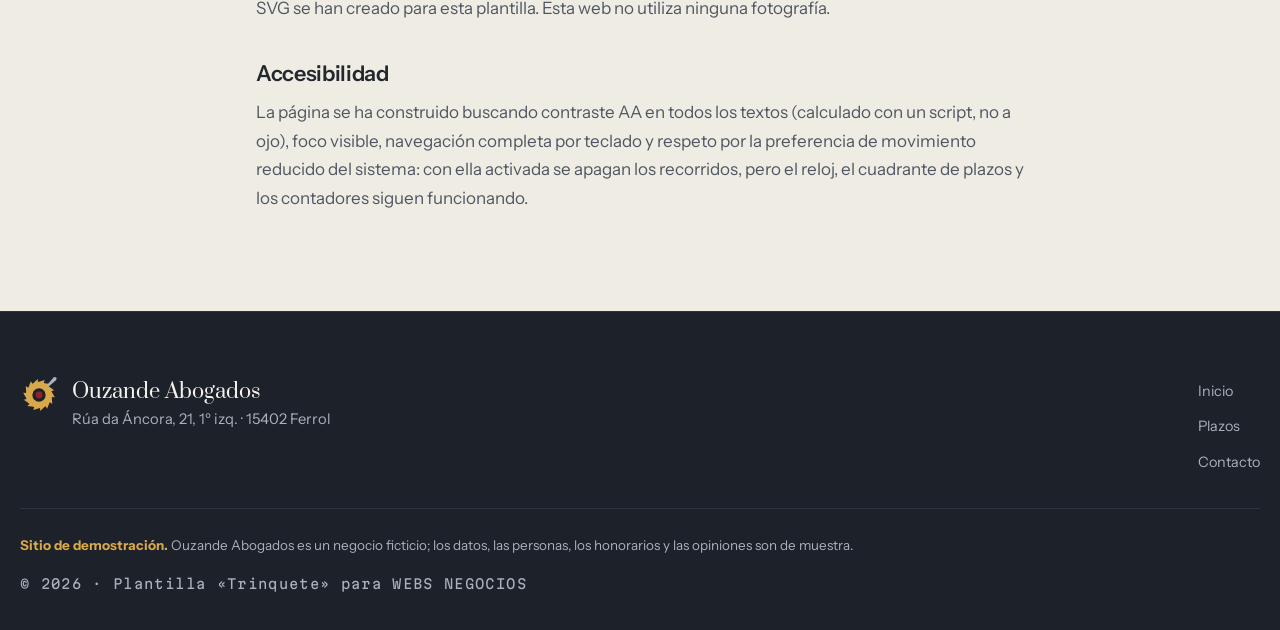
==== commit 0010ed15: "Control de maqueta: la misma web con dos densidades visuales La rueda dentada salía en diez sitios d" ====
--- a/legal.html
+++ b/legal.html
@@ -97,10 +97,12 @@
     <h2>Cookies y almacenamiento</h2>
     <p>
       Esta web no instala cookies propias ni de terceros y no lleva ninguna
-      herramienta de analítica. Lo único que guarda es una marca en el
-      almacenamiento local de tu navegador (<code>ouzande-cookies</code>) para
-      recordar que ya has cerrado el aviso y no volver a enseñártelo. Se borra
-      vaciando los datos del sitio desde tu navegador.
+      herramienta de analítica. Lo único que guarda son dos marcas en el
+      almacenamiento local de tu navegador: <code>ouzande-cookies</code>, para
+      recordar que ya has cerrado el aviso y no volver a enseñártelo, y
+      <code>ouzande-maqueta</code>, para recordar con qué densidad visual
+      estabas viendo la maqueta. Las dos se borran vaciando los datos del
+      sitio desde tu navegador, y ninguna sale de él.
     </p>
     <p>
       El mapa de Google <strong>no se carga hasta que pulsas el botón</strong>.
--- a/css/style.css
+++ b/css/style.css
@@ -684,6 +684,98 @@
 }
 .cookie-banner p { margin: 0; flex: 1 1 18rem; font-size: .86rem; color: var(--acero-medio); }
 
+/* ======================== VERSIÓN SOBRIA ========================
+   La misma web con la rueda dentada en cuatro sitios en vez de en diez.
+   No se quita ninguna sección ni ningún dato: donde estaba el dibujo manda
+   el número. Se enciende con html.maqueta-sobria desde el control de
+   maqueta, que NO viaja al sitio de un cliente (ver README).
+
+   Qué desaparece y qué ocupa su sitio:
+   · las cinco ruedecitas del tren  → el número de fase, en grande
+   · los cuatro diales de materias  → la escala comparativa de plazos
+   · dos de las tres piezas         → nada; se queda la de Noa, que es la
+                                      única que el texto nombra
+   · la rueda del cursor            → un aro liso
+   Se quedan: el logotipo, la cortina, el dial de avance, el mecanismo del
+   hero y el cuadrante, que son los sitios donde la rueda significa algo. */
+
+html.maqueta-sobria .rueda-svg { display: none; }
+html.maqueta-sobria .rueda-cabeza { margin-bottom: .7rem; }
+html.maqueta-sobria .rueda-num { font-size: 2.6rem; line-height: 1; letter-spacing: .02em; }
+
+html.maqueta-sobria .complicacion { display: none; }
+html.maqueta-sobria .tarjeta-complicacion { text-align: left; }
+html.maqueta-sobria .complicacion-dato span { font-size: 3.4rem; }
+
+/* La pieza de cada persona se va salvo la última: de Noa el texto dice
+   «es el trinquete», así que ahí el dibujo ilustra una frase que existe. */
+html.maqueta-sobria .persona:not(:last-child) .persona-pieza { display: none; }
+
+html.maqueta-sobria #cursor-rueda > g { display: none; }
+
+/* -------------------- La escala comparativa de plazos --------------------
+   Solo se ve en la versión sobria. Barras rectas con el ancho en %: nada de
+   stroke-dasharray sobre un viewBox estirado, que se rompe. */
+.escala { display: none; }
+html.maqueta-sobria .escala { display: block; margin-top: 1.4rem; }
+.escala-titulo {
+  font-family: var(--fuente-tecnica); font-size: .58rem; letter-spacing: .16em;
+  text-transform: uppercase; color: var(--acero-medio);
+  margin: 0 0 .7rem; padding-bottom: .55rem; border-bottom: 1px solid var(--linea);
+}
+.escala-fila {
+  display: grid; grid-template-columns: 6.6rem minmax(0, 1fr) 7.4rem;
+  align-items: center; gap: .6rem; padding: .3rem 0;
+}
+.escala-nombre { font-size: .84rem; color: var(--acero-medio); }
+.escala-pista { display: block; height: 9px; background: var(--linea); }
+.escala-pista i { display: block; height: 100%; background: var(--acero-medio); }
+.escala-cifra {
+  font-family: var(--fuente-tecnica); font-size: .62rem; color: var(--acero-medio);
+  text-align: right; font-variant-numeric: tabular-nums;
+}
+.escala-fila.activa .escala-nombre { color: var(--acero); font-weight: 600; }
+.escala-fila.activa .escala-pista i { background: var(--laton-sup); }
+.escala-fila.activa .escala-cifra { color: var(--laton); font-weight: 700; }
+.escala-pie {
+  margin: .8rem 0 0; font-size: .74rem; line-height: 1.5; color: var(--acero-medio);
+}
+
+/* -------------------------- Control de maqueta --------------------------
+   BLOQUE DE DEMOSTRACIÓN: se borra entero al entregar a un cliente real.
+   Va deliberadamente con pinta de herramienta y no de parte del sitio. */
+.maqueta { display: none; }
+.maqueta:not([hidden]) {
+  display: flex; position: fixed; z-index: 840;
+  left: 1rem; bottom: 1rem;
+  align-items: center; gap: .6rem;
+  background: var(--caja); border: 1px solid var(--caja-linea);
+  border-radius: 999px; padding: .4rem .5rem .4rem .9rem;
+  box-shadow: 0 18px 40px -26px rgba(20, 23, 28, .7);
+}
+.maqueta-rotulo {
+  margin: 0; font-family: var(--fuente-tecnica); font-size: .52rem;
+  letter-spacing: .18em; text-transform: uppercase; color: var(--niebla);
+}
+.maqueta-botones { display: flex; gap: .3rem; }
+.maqueta-botones button {
+  font-family: var(--fuente-tecnica); font-size: .6rem; letter-spacing: .1em;
+  text-transform: uppercase; cursor: pointer;
+  background: transparent; color: var(--niebla);
+  border: 1px solid var(--caja-linea); border-radius: 999px;
+  padding: .38rem .8rem; transition: background .2s, color .2s, border-color .2s;
+}
+.maqueta-botones button:hover { color: var(--hueso); border-color: var(--niebla); }
+.maqueta-botones button[aria-pressed="true"] {
+  background: var(--laton-claro); color: var(--caja); border-color: var(--laton-claro);
+}
+.maqueta:not([hidden]) :focus-visible { outline-color: var(--laton-claro); }
+
+/* Mientras el aviso de cookies está en pantalla, el mando se aparta: en
+   móvil el aviso ocupa todo el ancho y se le montaría encima. El aviso
+   legal va primero. */
+html.con-aviso-cookies .maqueta:not([hidden]) { display: none; }
+
 /* ------------------------- Páginas interiores ------------------------- */
 .pagina { padding: calc(var(--cabecera-alto) + 4rem) 0 5rem; }
 .pagina-caja { max-width: 48rem; }
@@ -728,6 +820,15 @@
 
 @media (max-width: 720px) {
   :root { --cabecera-alto: 66px; }
+  .escala-fila { grid-template-columns: 5.4rem minmax(0, 1fr); row-gap: .1rem; }
+  .escala-cifra { grid-column: 2; text-align: left; }
+  .maqueta:not([hidden]) {
+    left: .7rem; right: .7rem; bottom: .7rem;
+    flex-direction: column; align-items: stretch; gap: .45rem;
+    border-radius: var(--radio); padding: .65rem .75rem;
+  }
+  .maqueta-botones button { flex: 1; }
+  html.maqueta-sobria .complicacion-dato span { font-size: 2.6rem; }
   .hero-datos { grid-template-columns: 1fr; }
   .marca-nombre { font-size: 1.24rem; }
   .avance-cifra { display: none; }
